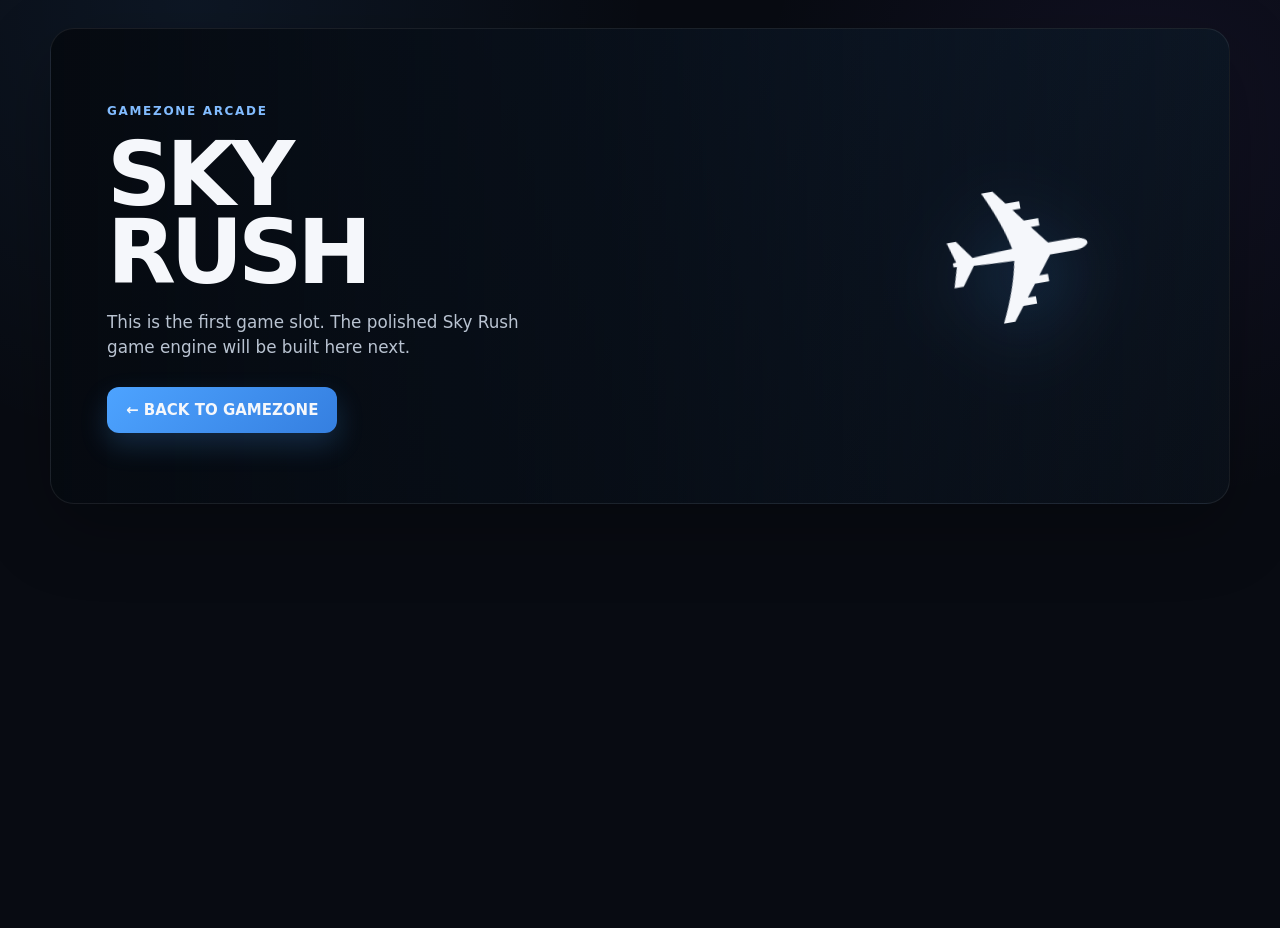
==== games/sky-rush/index.html @ 06679341 "Add files via upload" ====
<!doctype html><html lang="en"><head><meta charset="utf-8"><meta name="viewport" content="width=device-width,initial-scale=1"><title>Sky Rush — GameZone</title><link rel="stylesheet" href="../../css/style.css"></head><body><main class="container"><section class="hero"><div class="hero-copy"><span class="eyebrow">GAMEZONE ARCADE</span><h1>SKY<br>RUSH</h1><p>This is the first game slot. The polished Sky Rush game engine will be built here next.</p><div class="actions"><a class="btn primary" href="../../">← BACK TO GAMEZONE</a></div></div><div class="hero-plane">✈</div></section></main></body></html>
---- css/style.css ----
*{box-sizing:border-box;margin:0;padding:0}
:root{--bg:#080b12;--panel:#111827;--text:#f5f7fb;--muted:#8d98aa;--line:rgba(255,255,255,.08);--blue:#4da3ff;--purple:#8b5cf6}
html{scroll-behavior:smooth}body{background:radial-gradient(circle at 15% 0%,rgba(77,163,255,.08),transparent 32%),radial-gradient(circle at 90% 12%,rgba(139,92,246,.07),transparent 28%),var(--bg);color:var(--text);font:15px/1.5 Inter,system-ui,-apple-system,BlinkMacSystemFont,"Segoe UI",sans-serif;min-height:100vh}
a{color:inherit;text-decoration:none}.container{width:min(1180px,calc(100% - 32px));margin:auto}
.site-header{height:70px;position:sticky;top:0;z-index:20;background:rgba(8,11,18,.88);backdrop-filter:blur(18px);border-bottom:1px solid var(--line)}
.nav-wrap{height:100%;display:flex;align-items:center;gap:28px}.brand{display:flex;align-items:center;gap:10px;font-weight:900;letter-spacing:.09em}.brand-mark{width:34px;height:34px;border-radius:10px;display:grid;place-items:center;background:linear-gradient(135deg,var(--blue),var(--purple));font-weight:900}
nav{display:flex;gap:24px;color:var(--muted);font-size:.9rem}nav a:hover,nav .active{color:var(--text)}
.search{margin-left:auto;width:220px;display:flex;gap:8px;align-items:center;background:#0e1521;border:1px solid var(--line);padding:9px 12px;border-radius:12px}.search input{width:100%;border:0;outline:0;background:none;color:var(--text)}.search input::placeholder{color:#697588}
.hero{position:relative;min-height:440px;margin:28px 0 0;border:1px solid var(--line);border-radius:24px;overflow:hidden;background:linear-gradient(90deg,rgba(5,9,15,.98),rgba(5,9,15,.72) 48%,rgba(5,9,15,.12)),linear-gradient(135deg,#142945,#0a1019);box-shadow:0 25px 70px rgba(0,0,0,.25)}
.hero-copy{position:relative;z-index:2;max-width:560px;padding:70px 56px}.eyebrow{font-size:.75rem;font-weight:900;letter-spacing:.14em;color:#82bcff}.hero h1{font-size:clamp(3.3rem,7vw,5.8rem);line-height:.88;letter-spacing:-.06em;margin:13px 0 18px}.hero p{max-width:470px;color:#b9c3d1;font-size:1.05rem}.actions{display:flex;gap:12px;flex-wrap:wrap;margin-top:26px}.btn{display:inline-flex;align-items:center;justify-content:center;padding:12px 19px;border-radius:12px;font-weight:850}.primary{background:linear-gradient(135deg,var(--blue),#357fe0);box-shadow:0 12px 28px rgba(77,163,255,.2)}.secondary{background:rgba(255,255,255,.06);border:1px solid var(--line)}
.hero-plane{position:absolute;right:11%;top:18%;font-size:12rem;transform:rotate(-10deg);filter:drop-shadow(0 22px 35px rgba(77,163,255,.25))}
.ad-slot{min-height:90px;margin:26px 0;border:1px solid var(--line);border-radius:14px;background:rgba(255,255,255,.015);display:grid;place-items:center;color:#4f5b6c;font-size:.62rem;letter-spacing:.12em;text-transform:uppercase}
.section{padding:18px 0 20px}.section-head{display:flex;align-items:end;justify-content:space-between;gap:18px;margin-bottom:17px}.section-head h2{font-size:1.35rem}.section-head p{color:var(--muted);font-size:.84rem;margin-top:3px}.section-head>a{color:#86bfff;font-size:.84rem}
.game-grid{display:grid;grid-template-columns:repeat(4,1fr);gap:15px}.game-card{border:1px solid var(--line);border-radius:16px;background:var(--panel);overflow:hidden;transition:.2s}.game-card:hover{transform:translateY(-4px);border-color:rgba(77,163,255,.3);box-shadow:0 16px 34px rgba(0,0,0,.24)}.game-art{aspect-ratio:16/10;display:grid;place-items:center;font-size:4rem;background:linear-gradient(135deg,#142238,#101522)}.game-info{padding:13px}.game-info strong{display:block}.game-info small{display:block;color:var(--muted);margin-top:4px}.play{color:#8fc6ff}
.challenge{margin:20px 0 10px;padding:30px;border:1px solid rgba(77,163,255,.18);border-radius:20px;background:linear-gradient(120deg,rgba(77,163,255,.08),rgba(139,92,246,.07));display:flex;align-items:center;justify-content:space-between;gap:20px}.challenge h2{margin:5px 0}.challenge p{color:var(--muted);margin-bottom:16px}.challenge-score{text-align:center;color:var(--muted);font-size:.72rem;letter-spacing:.12em}.challenge-score strong{font-size:2.2rem;color:var(--text);letter-spacing:0}
.tags{display:flex;gap:8px;flex-wrap:wrap;margin-bottom:16px}.tag{border:1px solid var(--line);background:#0f1622;color:#aeb9c8;padding:8px 13px;border-radius:999px;cursor:pointer}.tag.active,.tag:hover{color:#e5f1ff;border-color:rgba(77,163,255,.3);background:#14243a}
footer{margin-top:55px;padding:35px 0 50px;border-top:1px solid var(--line);color:var(--muted)}.footer-wrap{display:flex;justify-content:space-between;gap:20px}.footer-wrap strong{color:var(--text);letter-spacing:.08em}.footer-links{display:flex;gap:18px}.footer-links a:hover{color:var(--text)}
@media(max-width:900px){.game-grid{grid-template-columns:repeat(3,1fr)}}
@media(max-width:700px){.container{width:calc(100% - 20px)}.site-header{height:62px}.nav-wrap{gap:12px}nav{display:none}.search{width:auto}.search input{display:none}.hero{margin-top:14px;min-height:500px}.hero-copy{padding:38px 24px}.hero-plane{right:7%;top:52%;font-size:7rem}.hero h1{font-size:3.3rem}.game-grid{grid-template-columns:repeat(2,1fr);gap:10px}.game-art{font-size:3rem}.challenge{display:block}.challenge-score{text-align:left;margin-top:18px}.footer-wrap{display:block}.footer-links{margin-top:18px}}
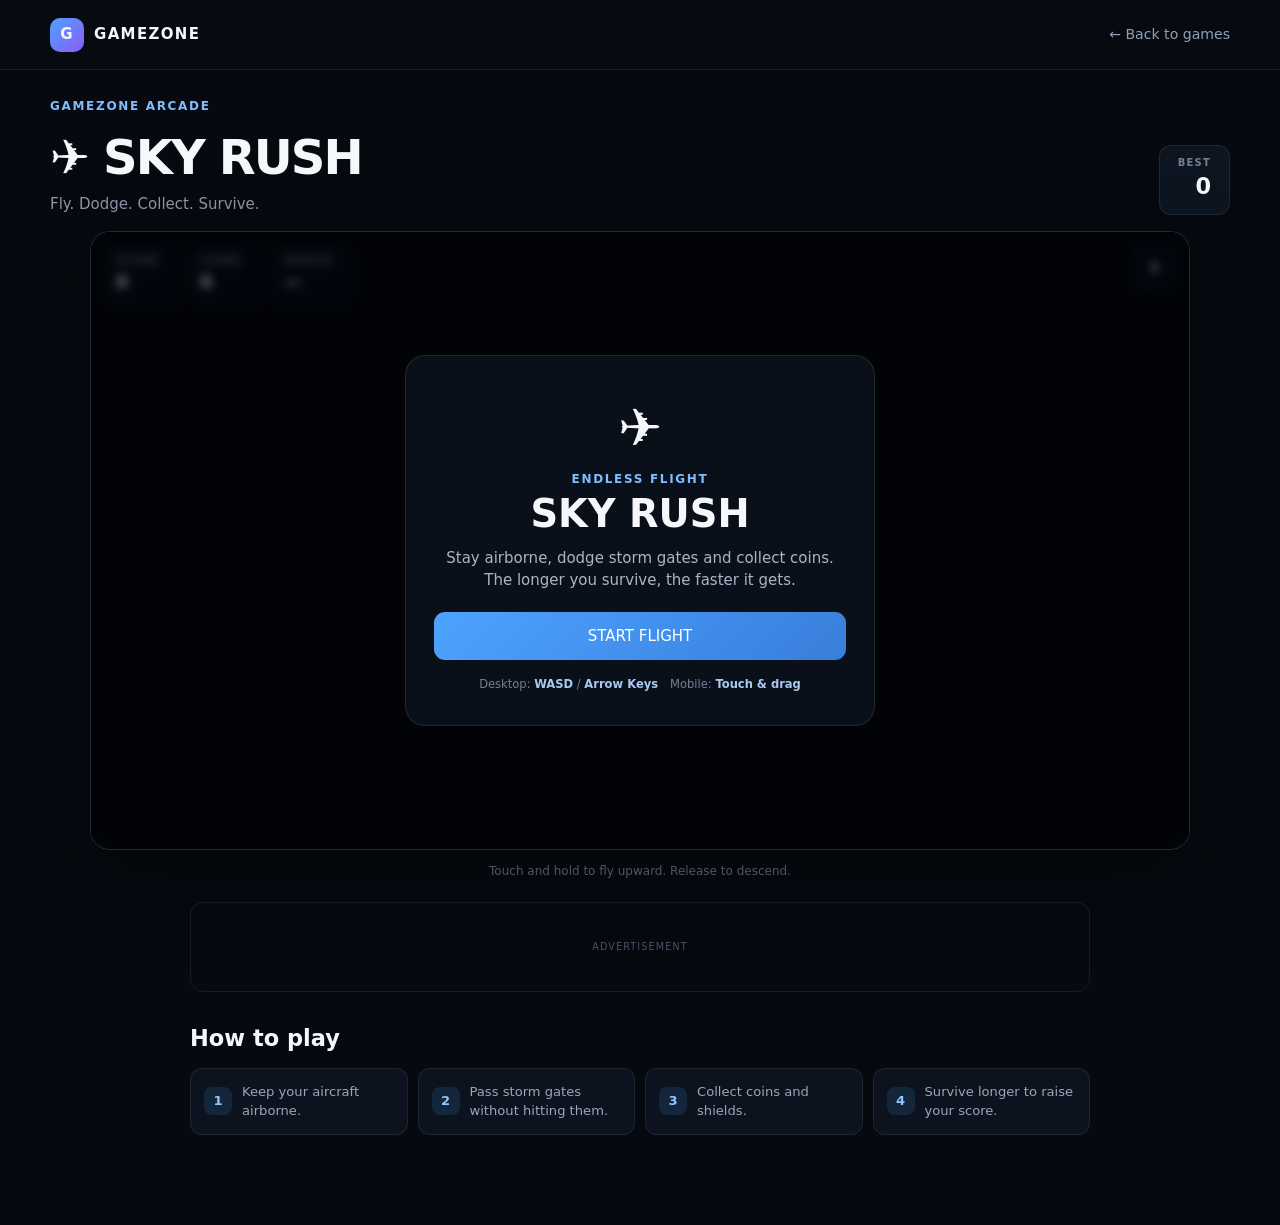
==== commit e7efa46e: "Add files via upload" ====
--- a/games/sky-rush/index.html
+++ b/games/sky-rush/index.html
@@ -1 +1,23 @@
-<!doctype html><html lang="en"><head><meta charset="utf-8"><meta name="viewport" content="width=device-width,initial-scale=1"><title>Sky Rush — GameZone</title><link rel="stylesheet" href="../../css/style.css"></head><body><main class="container"><section class="hero"><div class="hero-copy"><span class="eyebrow">GAMEZONE ARCADE</span><h1>SKY<br>RUSH</h1><p>This is the first game slot. The polished Sky Rush game engine will be built here next.</p><div class="actions"><a class="btn primary" href="../../">← BACK TO GAMEZONE</a></div></div><div class="hero-plane">✈</div></section></main></body></html>+<!doctype html><html lang="en"><head>
+<meta charset="utf-8"><meta name="viewport" content="width=device-width,initial-scale=1,viewport-fit=cover,user-scalable=no">
+<title>Sky Rush — GameZone</title><meta name="description" content="Play Sky Rush on GameZone. Dodge obstacles, collect coins and chase your high score.">
+<link rel="stylesheet" href="../../css/style.css"><link rel="stylesheet" href="game.css"></head>
+<body class="game-page">
+<header class="site-header"><div class="container nav-wrap">
+<a class="brand" href="../../"><span class="brand-mark">G</span><span>GAMEZONE</span></a><a class="back-link" href="../../">← Back to games</a>
+</div></header>
+<main class="game-shell container">
+<section class="game-header"><div><span class="eyebrow">GAMEZONE ARCADE</span><h1>✈️ SKY RUSH</h1><p>Fly. Dodge. Collect. Survive.</p></div>
+<div class="game-best"><span>BEST</span><strong id="bestScore">0</strong></div></section>
+<div class="game-frame"><canvas id="gameCanvas" aria-label="Sky Rush game"></canvas>
+<div class="hud"><div class="hud-box"><span>SCORE</span><strong id="score">0</strong></div><div class="hud-box"><span>COINS</span><strong id="coins">0</strong></div><div class="hud-box"><span>SHIELD</span><strong id="shield">—</strong></div><button id="pauseBtn" class="hud-btn" type="button">Ⅱ</button></div>
+<div id="startScreen" class="overlay"><div class="overlay-card"><div class="big-icon">✈️</div><span class="eyebrow">ENDLESS FLIGHT</span><h2>SKY RUSH</h2><p>Stay airborne, dodge storm gates and collect coins. The longer you survive, the faster it gets.</p><button id="startBtn" class="game-btn primary-game">START FLIGHT</button><div class="controls"><span>Desktop: <b>WASD</b> / <b>Arrow Keys</b></span><span>Mobile: <b>Touch & drag</b></span></div></div></div>
+<div id="pauseScreen" class="overlay hidden"><div class="overlay-card small-card"><div class="big-icon">Ⅱ</div><h2>PAUSED</h2><button id="resumeBtn" class="game-btn primary-game">RESUME</button></div></div>
+<div id="gameOverScreen" class="overlay hidden"><div class="overlay-card"><div class="big-icon">💥</div><span class="eyebrow">FLIGHT COMPLETE</span><h2>GAME OVER</h2>
+<div class="result-grid"><div><span>SCORE</span><strong id="finalScore">0</strong></div><div><span>COINS</span><strong id="finalCoins">0</strong></div><div><span>DISTANCE</span><strong id="finalDistance">0m</strong></div><div><span>BEST</span><strong id="finalBest">0</strong></div></div>
+<p id="newBest" class="new-best hidden">🏆 NEW HIGH SCORE!</p><button id="restartBtn" class="game-btn primary-game">FLY AGAIN</button><a class="game-btn secondary-game" href="../../">BACK TO GAMEZONE</a></div></div>
+</div>
+<div class="mobile-hint">Touch and hold to fly upward. Release to descend.</div>
+<div class="game-ad-slot"><span>Advertisement</span><!-- Adsterra later --></div>
+<section class="how-to"><h2>How to play</h2><div class="how-grid"><div><b>1</b><span>Keep your aircraft airborne.</span></div><div><b>2</b><span>Pass storm gates without hitting them.</span></div><div><b>3</b><span>Collect coins and shields.</span></div><div><b>4</b><span>Survive longer to raise your score.</span></div></div></section>
+</main><script src="game.js"></script></body></html>
--- a/games/sky-rush/game.css
+++ b/games/sky-rush/game.css
@@ -0,0 +1 @@
+body.game-page{background:#060a10;overflow-x:hidden}.game-page .nav-wrap{justify-content:space-between}.back-link{color:#8fa1b8;font-size:.88rem}.back-link:hover{color:#fff}.game-shell{padding:24px 0 60px}.game-header{display:flex;align-items:end;justify-content:space-between;gap:20px;margin-bottom:16px}.game-header h1{font-size:clamp(1.8rem,5vw,3rem);letter-spacing:-.04em;margin-top:4px}.game-header p{color:var(--muted)}.game-best{background:#0d1520;border:1px solid var(--line);padding:10px 18px;border-radius:12px;text-align:right}.game-best span,.hud-box span,.result-grid span{display:block;font-size:.62rem;letter-spacing:.13em;color:#728096;font-weight:800}.game-best strong{font-size:1.4rem}.game-frame{position:relative;width:100%;max-width:1100px;margin:auto;aspect-ratio:16/9;min-height:400px;background:#07111d;border:1px solid rgba(255,255,255,.1);border-radius:20px;overflow:hidden;box-shadow:0 25px 80px rgba(0,0,0,.38)}#gameCanvas{width:100%;height:100%;display:block;touch-action:none}.hud{position:absolute;inset:14px 14px auto;display:flex;align-items:flex-start;gap:8px;z-index:3;pointer-events:none}.hud-box{min-width:76px;padding:7px 10px;border-radius:10px;background:rgba(5,10,17,.72);border:1px solid rgba(255,255,255,.09)}.hud-box strong{font-size:1.1rem}.hud-btn{margin-left:auto;pointer-events:auto;border:1px solid rgba(255,255,255,.12);background:rgba(5,10,17,.72);color:#fff;border-radius:10px;width:42px;height:42px;font-weight:900;cursor:pointer}.overlay{position:absolute;inset:0;z-index:5;display:grid;place-items:center;padding:20px;background:rgba(2,7,13,.55);backdrop-filter:blur(5px)}.overlay.hidden{display:none}.overlay-card{width:min(470px,92%);text-align:center;padding:32px 28px;border:1px solid rgba(255,255,255,.1);border-radius:20px;background:rgba(10,17,27,.94)}.small-card{width:min(350px,90%)}.big-icon{font-size:3.3rem}.overlay-card h2{font-size:2.4rem;line-height:1;margin:6px 0 13px}.overlay-card p{color:#a9b6c8;max-width:410px;margin:0 auto 20px}.game-btn{display:flex;width:100%;min-height:48px;align-items:center;justify-content:center;border-radius:11px;font-weight:900;border:0;cursor:pointer;font:inherit;margin-top:9px}.primary-game{background:linear-gradient(135deg,#4da3ff,#397edb);color:#fff}.secondary-game{background:#151f2d;color:#dce5ef;border:1px solid rgba(255,255,255,.09)}.controls{display:flex;justify-content:center;gap:12px;flex-wrap:wrap;color:#718096;font-size:.72rem;margin-top:16px}.controls b{color:#a9c9ef}.result-grid{display:grid;grid-template-columns:repeat(4,1fr);gap:7px;margin:18px 0}.result-grid>div{padding:10px 5px;border-radius:10px;background:#101a27}.result-grid strong{font-size:1.15rem}.new-best{color:#ffd34d!important;font-weight:900;margin-bottom:4px!important}.mobile-hint{text-align:center;color:#5f6d80;font-size:.75rem;margin:12px 0 0}.game-ad-slot{min-height:90px;max-width:900px;margin:22px auto;border:1px solid var(--line);border-radius:13px;display:grid;place-items:center;color:#465367;font-size:.6rem;text-transform:uppercase;letter-spacing:.12em}.how-to{max-width:900px;margin:30px auto}.how-to h2{margin-bottom:12px}.how-grid{display:grid;grid-template-columns:repeat(4,1fr);gap:10px}.how-grid div{display:flex;gap:10px;align-items:center;padding:13px;border:1px solid var(--line);border-radius:12px;background:#0c131e;color:#99a7b8;font-size:.82rem}.how-grid b{display:grid;place-items:center;width:28px;height:28px;flex:none;border-radius:8px;background:#14263b;color:#8fc6ff}@media(max-width:700px){.game-shell{padding-top:14px}.game-frame{aspect-ratio:4/3;min-height:0;border-radius:14px}.game-header{align-items:center}.game-best{padding:8px 12px}.hud{inset:8px}.hud-box{min-width:63px;padding:5px 7px}.hud-box strong{font-size:.95rem}.result-grid{grid-template-columns:repeat(2,1fr)}.how-grid{grid-template-columns:1fr 1fr}.overlay-card{padding:25px 20px}.overlay-card h2{font-size:2rem}}@media(max-width:430px){.how-grid{grid-template-columns:1fr}.game-header h1{font-size:1.7rem}}
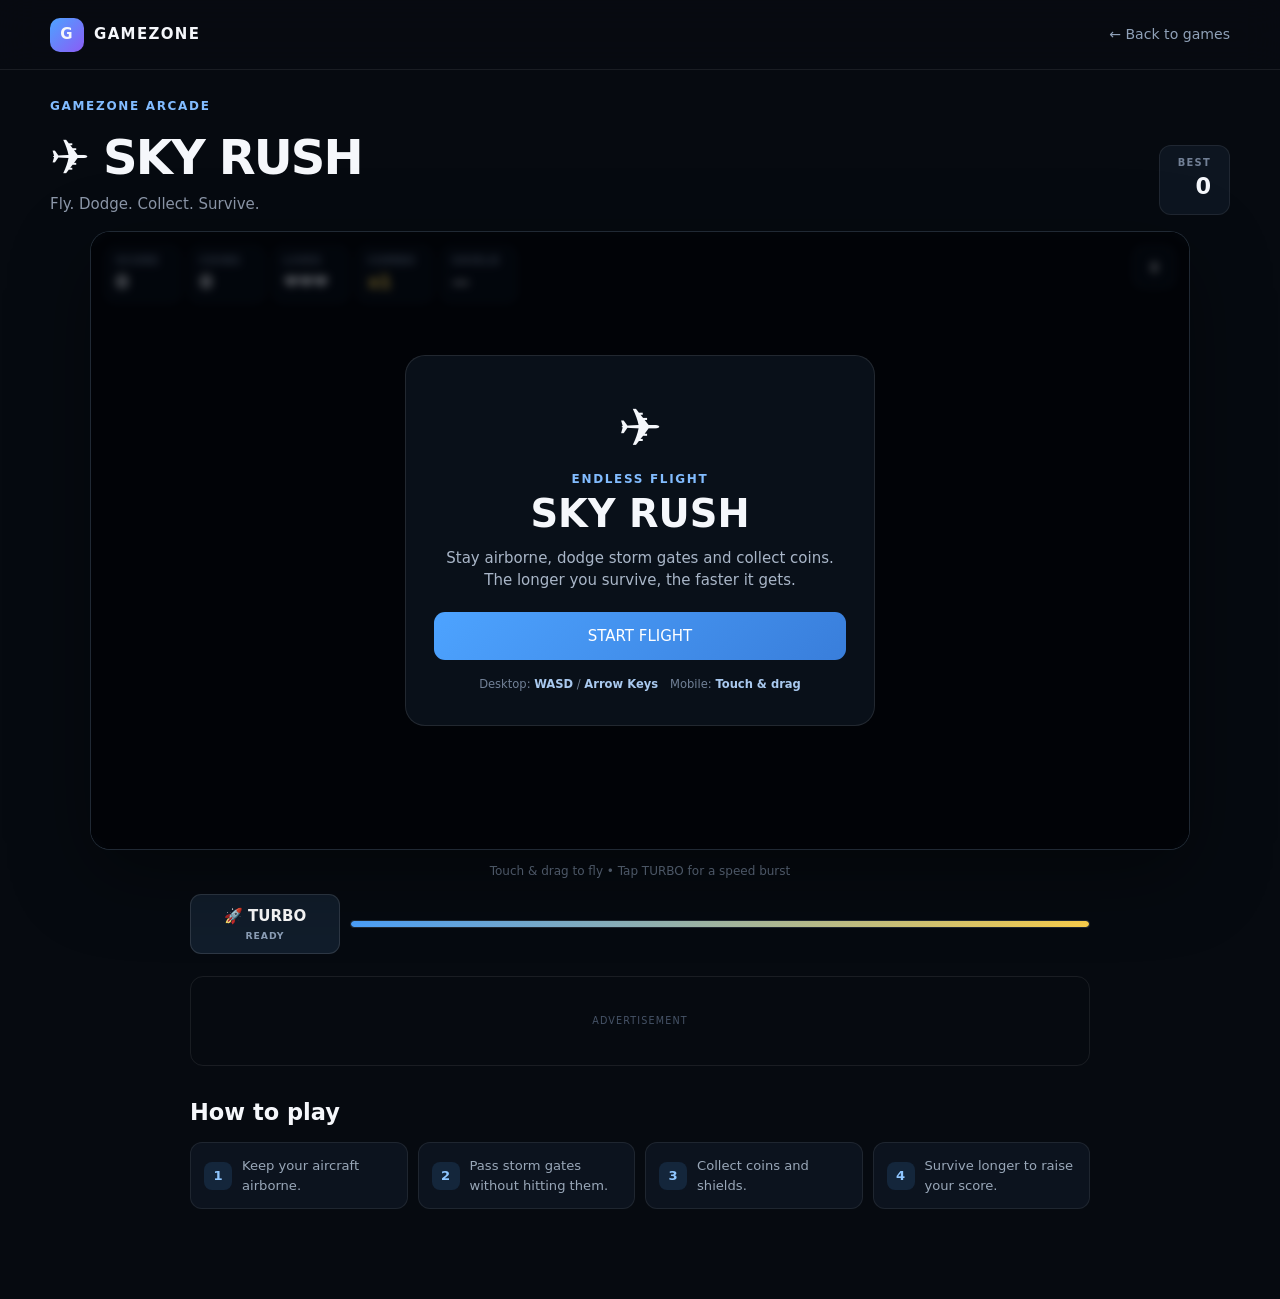
==== commit 80933ef8: "Add files via upload" ====
--- a/games/sky-rush/index.html
+++ b/games/sky-rush/index.html
@@ -10,14 +10,14 @@
 <section class="game-header"><div><span class="eyebrow">GAMEZONE ARCADE</span><h1>✈️ SKY RUSH</h1><p>Fly. Dodge. Collect. Survive.</p></div>
 <div class="game-best"><span>BEST</span><strong id="bestScore">0</strong></div></section>
 <div class="game-frame"><canvas id="gameCanvas" aria-label="Sky Rush game"></canvas>
-<div class="hud"><div class="hud-box"><span>SCORE</span><strong id="score">0</strong></div><div class="hud-box"><span>COINS</span><strong id="coins">0</strong></div><div class="hud-box"><span>SHIELD</span><strong id="shield">—</strong></div><button id="pauseBtn" class="hud-btn" type="button">Ⅱ</button></div>
+<div class="hud"><div class="hud-box"><span>SCORE</span><strong id="score">0</strong></div><div class="hud-box"><span>COINS</span><strong id="coins">0</strong></div><div class="hud-box"><span>LIVES</span><strong id="lives">❤️❤️❤️</strong></div><div class="hud-box combo-box"><span>COMBO</span><strong id="combo">x1</strong></div><div class="hud-box"><span>SHIELD</span><strong id="shield">—</strong></div><button id="pauseBtn" class="hud-btn" type="button">Ⅱ</button></div>
 <div id="startScreen" class="overlay"><div class="overlay-card"><div class="big-icon">✈️</div><span class="eyebrow">ENDLESS FLIGHT</span><h2>SKY RUSH</h2><p>Stay airborne, dodge storm gates and collect coins. The longer you survive, the faster it gets.</p><button id="startBtn" class="game-btn primary-game">START FLIGHT</button><div class="controls"><span>Desktop: <b>WASD</b> / <b>Arrow Keys</b></span><span>Mobile: <b>Touch & drag</b></span></div></div></div>
 <div id="pauseScreen" class="overlay hidden"><div class="overlay-card small-card"><div class="big-icon">Ⅱ</div><h2>PAUSED</h2><button id="resumeBtn" class="game-btn primary-game">RESUME</button></div></div>
 <div id="gameOverScreen" class="overlay hidden"><div class="overlay-card"><div class="big-icon">💥</div><span class="eyebrow">FLIGHT COMPLETE</span><h2>GAME OVER</h2>
 <div class="result-grid"><div><span>SCORE</span><strong id="finalScore">0</strong></div><div><span>COINS</span><strong id="finalCoins">0</strong></div><div><span>DISTANCE</span><strong id="finalDistance">0m</strong></div><div><span>BEST</span><strong id="finalBest">0</strong></div></div>
 <p id="newBest" class="new-best hidden">🏆 NEW HIGH SCORE!</p><button id="restartBtn" class="game-btn primary-game">FLY AGAIN</button><a class="game-btn secondary-game" href="../../">BACK TO GAMEZONE</a></div></div>
 </div>
-<div class="mobile-hint">Touch and hold to fly upward. Release to descend.</div>
-<div class="game-ad-slot"><span>Advertisement</span><!-- Adsterra later --></div>
+<div class="mobile-hint">Touch & drag to fly • Tap TURBO for a speed burst</div>
+<div class="turbo-wrap"><button id="turboBtn" class="turbo-btn" type="button">🚀 TURBO <span id="turboReady">READY</span></button><div class="turbo-bar"><i id="turboBar"></i></div></div><div class="game-ad-slot"><span>Advertisement</span><!-- Adsterra later --></div>
 <section class="how-to"><h2>How to play</h2><div class="how-grid"><div><b>1</b><span>Keep your aircraft airborne.</span></div><div><b>2</b><span>Pass storm gates without hitting them.</span></div><div><b>3</b><span>Collect coins and shields.</span></div><div><b>4</b><span>Survive longer to raise your score.</span></div></div></section>
 </main><script src="game.js"></script></body></html>
--- a/games/sky-rush/game.css
+++ b/games/sky-rush/game.css
@@ -1 +1,3 @@
-body.game-page{background:#060a10;overflow-x:hidden}.game-page .nav-wrap{justify-content:space-between}.back-link{color:#8fa1b8;font-size:.88rem}.back-link:hover{color:#fff}.game-shell{padding:24px 0 60px}.game-header{display:flex;align-items:end;justify-content:space-between;gap:20px;margin-bottom:16px}.game-header h1{font-size:clamp(1.8rem,5vw,3rem);letter-spacing:-.04em;margin-top:4px}.game-header p{color:var(--muted)}.game-best{background:#0d1520;border:1px solid var(--line);padding:10px 18px;border-radius:12px;text-align:right}.game-best span,.hud-box span,.result-grid span{display:block;font-size:.62rem;letter-spacing:.13em;color:#728096;font-weight:800}.game-best strong{font-size:1.4rem}.game-frame{position:relative;width:100%;max-width:1100px;margin:auto;aspect-ratio:16/9;min-height:400px;background:#07111d;border:1px solid rgba(255,255,255,.1);border-radius:20px;overflow:hidden;box-shadow:0 25px 80px rgba(0,0,0,.38)}#gameCanvas{width:100%;height:100%;display:block;touch-action:none}.hud{position:absolute;inset:14px 14px auto;display:flex;align-items:flex-start;gap:8px;z-index:3;pointer-events:none}.hud-box{min-width:76px;padding:7px 10px;border-radius:10px;background:rgba(5,10,17,.72);border:1px solid rgba(255,255,255,.09)}.hud-box strong{font-size:1.1rem}.hud-btn{margin-left:auto;pointer-events:auto;border:1px solid rgba(255,255,255,.12);background:rgba(5,10,17,.72);color:#fff;border-radius:10px;width:42px;height:42px;font-weight:900;cursor:pointer}.overlay{position:absolute;inset:0;z-index:5;display:grid;place-items:center;padding:20px;background:rgba(2,7,13,.55);backdrop-filter:blur(5px)}.overlay.hidden{display:none}.overlay-card{width:min(470px,92%);text-align:center;padding:32px 28px;border:1px solid rgba(255,255,255,.1);border-radius:20px;background:rgba(10,17,27,.94)}.small-card{width:min(350px,90%)}.big-icon{font-size:3.3rem}.overlay-card h2{font-size:2.4rem;line-height:1;margin:6px 0 13px}.overlay-card p{color:#a9b6c8;max-width:410px;margin:0 auto 20px}.game-btn{display:flex;width:100%;min-height:48px;align-items:center;justify-content:center;border-radius:11px;font-weight:900;border:0;cursor:pointer;font:inherit;margin-top:9px}.primary-game{background:linear-gradient(135deg,#4da3ff,#397edb);color:#fff}.secondary-game{background:#151f2d;color:#dce5ef;border:1px solid rgba(255,255,255,.09)}.controls{display:flex;justify-content:center;gap:12px;flex-wrap:wrap;color:#718096;font-size:.72rem;margin-top:16px}.controls b{color:#a9c9ef}.result-grid{display:grid;grid-template-columns:repeat(4,1fr);gap:7px;margin:18px 0}.result-grid>div{padding:10px 5px;border-radius:10px;background:#101a27}.result-grid strong{font-size:1.15rem}.new-best{color:#ffd34d!important;font-weight:900;margin-bottom:4px!important}.mobile-hint{text-align:center;color:#5f6d80;font-size:.75rem;margin:12px 0 0}.game-ad-slot{min-height:90px;max-width:900px;margin:22px auto;border:1px solid var(--line);border-radius:13px;display:grid;place-items:center;color:#465367;font-size:.6rem;text-transform:uppercase;letter-spacing:.12em}.how-to{max-width:900px;margin:30px auto}.how-to h2{margin-bottom:12px}.how-grid{display:grid;grid-template-columns:repeat(4,1fr);gap:10px}.how-grid div{display:flex;gap:10px;align-items:center;padding:13px;border:1px solid var(--line);border-radius:12px;background:#0c131e;color:#99a7b8;font-size:.82rem}.how-grid b{display:grid;place-items:center;width:28px;height:28px;flex:none;border-radius:8px;background:#14263b;color:#8fc6ff}@media(max-width:700px){.game-shell{padding-top:14px}.game-frame{aspect-ratio:4/3;min-height:0;border-radius:14px}.game-header{align-items:center}.game-best{padding:8px 12px}.hud{inset:8px}.hud-box{min-width:63px;padding:5px 7px}.hud-box strong{font-size:.95rem}.result-grid{grid-template-columns:repeat(2,1fr)}.how-grid{grid-template-columns:1fr 1fr}.overlay-card{padding:25px 20px}.overlay-card h2{font-size:2rem}}@media(max-width:430px){.how-grid{grid-template-columns:1fr}.game-header h1{font-size:1.7rem}}+body.game-page{background:#060a10;overflow-x:hidden}.game-page .nav-wrap{justify-content:space-between}.back-link{color:#8fa1b8;font-size:.88rem}.back-link:hover{color:#fff}.game-shell{padding:24px 0 60px}.game-header{display:flex;align-items:end;justify-content:space-between;gap:20px;margin-bottom:16px}.game-header h1{font-size:clamp(1.8rem,5vw,3rem);letter-spacing:-.04em;margin-top:4px}.game-header p{color:var(--muted)}.game-best{background:#0d1520;border:1px solid var(--line);padding:10px 18px;border-radius:12px;text-align:right}.game-best span,.hud-box span,.result-grid span{display:block;font-size:.62rem;letter-spacing:.13em;color:#728096;font-weight:800}.game-best strong{font-size:1.4rem}.game-frame{position:relative;width:100%;max-width:1100px;margin:auto;aspect-ratio:16/9;min-height:400px;background:#07111d;border:1px solid rgba(255,255,255,.1);border-radius:20px;overflow:hidden;box-shadow:0 25px 80px rgba(0,0,0,.38)}#gameCanvas{width:100%;height:100%;display:block;touch-action:none}.hud{position:absolute;inset:14px 14px auto;display:flex;align-items:flex-start;gap:8px;z-index:3;pointer-events:none}.hud-box{min-width:76px;padding:7px 10px;border-radius:10px;background:rgba(5,10,17,.72);border:1px solid rgba(255,255,255,.09)}.hud-box strong{font-size:1.1rem}.hud-btn{margin-left:auto;pointer-events:auto;border:1px solid rgba(255,255,255,.12);background:rgba(5,10,17,.72);color:#fff;border-radius:10px;width:42px;height:42px;font-weight:900;cursor:pointer}.overlay{position:absolute;inset:0;z-index:5;display:grid;place-items:center;padding:20px;background:rgba(2,7,13,.55);backdrop-filter:blur(5px)}.overlay.hidden{display:none}.overlay-card{width:min(470px,92%);text-align:center;padding:32px 28px;border:1px solid rgba(255,255,255,.1);border-radius:20px;background:rgba(10,17,27,.94)}.small-card{width:min(350px,90%)}.big-icon{font-size:3.3rem}.overlay-card h2{font-size:2.4rem;line-height:1;margin:6px 0 13px}.overlay-card p{color:#a9b6c8;max-width:410px;margin:0 auto 20px}.game-btn{display:flex;width:100%;min-height:48px;align-items:center;justify-content:center;border-radius:11px;font-weight:900;border:0;cursor:pointer;font:inherit;margin-top:9px}.primary-game{background:linear-gradient(135deg,#4da3ff,#397edb);color:#fff}.secondary-game{background:#151f2d;color:#dce5ef;border:1px solid rgba(255,255,255,.09)}.controls{display:flex;justify-content:center;gap:12px;flex-wrap:wrap;color:#718096;font-size:.72rem;margin-top:16px}.controls b{color:#a9c9ef}.result-grid{display:grid;grid-template-columns:repeat(4,1fr);gap:7px;margin:18px 0}.result-grid>div{padding:10px 5px;border-radius:10px;background:#101a27}.result-grid strong{font-size:1.15rem}.new-best{color:#ffd34d!important;font-weight:900;margin-bottom:4px!important}.mobile-hint{text-align:center;color:#5f6d80;font-size:.75rem;margin:12px 0 0}.game-ad-slot{min-height:90px;max-width:900px;margin:22px auto;border:1px solid var(--line);border-radius:13px;display:grid;place-items:center;color:#465367;font-size:.6rem;text-transform:uppercase;letter-spacing:.12em}.how-to{max-width:900px;margin:30px auto}.how-to h2{margin-bottom:12px}.how-grid{display:grid;grid-template-columns:repeat(4,1fr);gap:10px}.how-grid div{display:flex;gap:10px;align-items:center;padding:13px;border:1px solid var(--line);border-radius:12px;background:#0c131e;color:#99a7b8;font-size:.82rem}.how-grid b{display:grid;place-items:center;width:28px;height:28px;flex:none;border-radius:8px;background:#14263b;color:#8fc6ff}@media(max-width:700px){.game-shell{padding-top:14px}.game-frame{aspect-ratio:4/3;min-height:0;border-radius:14px}.game-header{align-items:center}.game-best{padding:8px 12px}.hud{inset:8px}.hud-box{min-width:63px;padding:5px 7px}.hud-box strong{font-size:.95rem}.result-grid{grid-template-columns:repeat(2,1fr)}.how-grid{grid-template-columns:1fr 1fr}.overlay-card{padding:25px 20px}.overlay-card h2{font-size:2rem}}@media(max-width:430px){.how-grid{grid-template-columns:1fr}.game-header h1{font-size:1.7rem}}
+/* Sky Rush v2 controls */
+.combo-box strong{color:#ffd34d}.turbo-wrap{max-width:900px;margin:14px auto 0;display:flex;align-items:center;gap:10px}.turbo-btn{min-width:150px;border:1px solid rgba(255,255,255,.12);background:#111d2b;color:#fff;border-radius:11px;padding:10px 14px;font:inherit;font-weight:900;cursor:pointer}.turbo-btn:hover{background:#192a3c}.turbo-btn span{display:block;font-size:.58rem;letter-spacing:.1em;color:#8da0b8;margin-top:2px}.turbo-bar{height:8px;flex:1;background:#0d1621;border-radius:99px;overflow:hidden;border:1px solid rgba(255,255,255,.08)}.turbo-bar i{display:block;height:100%;width:100%;background:linear-gradient(90deg,#4da3ff,#ffd34d);border-radius:inherit;transition:width .08s linear}@media(max-width:700px){.hud{gap:5px}.hud-box{min-width:55px}.hud-box.combo-box{display:none}.turbo-wrap{margin-top:10px}.turbo-btn{min-width:125px;padding:9px 10px}.turbo-bar{height:7px}}@media(max-width:430px){.hud-box{min-width:49px;padding:5px}.hud-box span{font-size:.55rem}.hud-box strong{font-size:.82rem}.turbo-btn{min-width:115px;font-size:.85rem}}
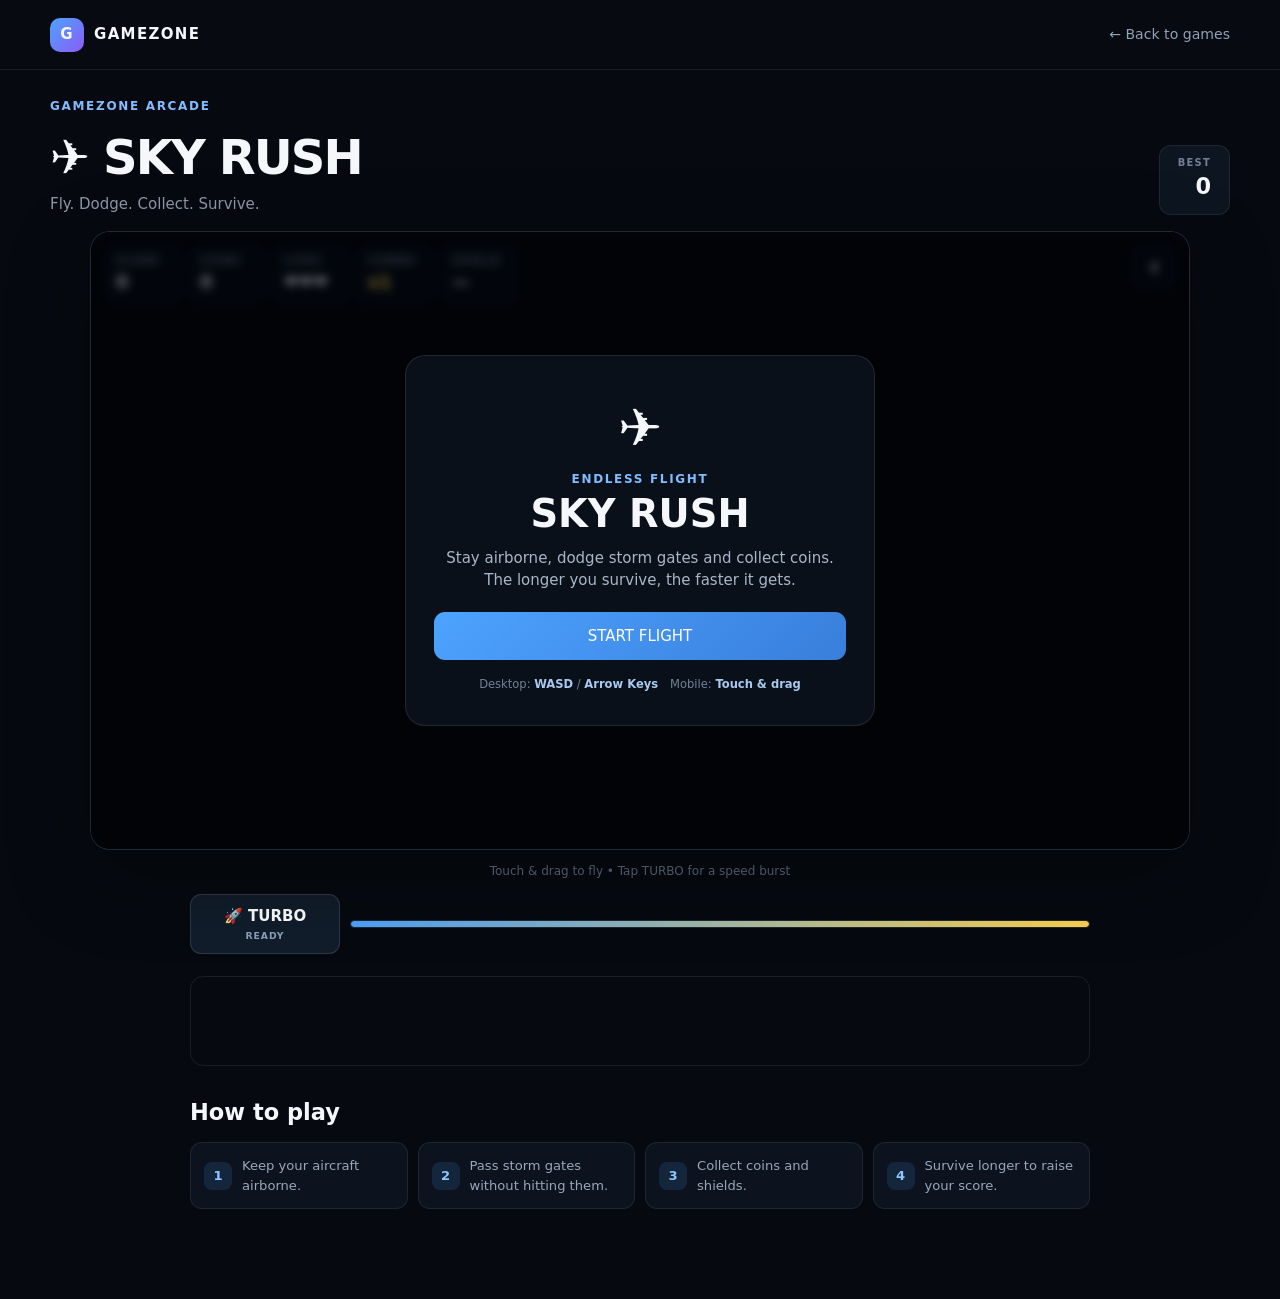
==== commit e1c7aac5: "Add files via upload" ====
--- a/games/sky-rush/index.html
+++ b/games/sky-rush/index.html
@@ -18,6 +18,11 @@
 <p id="newBest" class="new-best hidden">🏆 NEW HIGH SCORE!</p><button id="restartBtn" class="game-btn primary-game">FLY AGAIN</button><a class="game-btn secondary-game" href="../../">BACK TO GAMEZONE</a></div></div>
 </div>
 <div class="mobile-hint">Touch & drag to fly • Tap TURBO for a speed burst</div>
-<div class="turbo-wrap"><button id="turboBtn" class="turbo-btn" type="button">🚀 TURBO <span id="turboReady">READY</span></button><div class="turbo-bar"><i id="turboBar"></i></div></div><div class="game-ad-slot"><span>Advertisement</span><!-- Adsterra later --></div>
+<div class="turbo-wrap"><button id="turboBtn" class="turbo-btn" type="button">🚀 TURBO <span id="turboReady">READY</span></button><div class="turbo-bar"><i id="turboBar"></i></div></div><div class="game-ad-slot adsterra-native" aria-label="Advertisement">
+<script async="async" data-cfasync="false" src="https://pl30792521.effectivecpmnetwork.com/cd197d23fdd229ffe474690895f9cabd/invoke.js"></script>
+<div id="container-cd197d23fdd229ffe474690895f9cabd"></div>
+</div>
 <section class="how-to"><h2>How to play</h2><div class="how-grid"><div><b>1</b><span>Keep your aircraft airborne.</span></div><div><b>2</b><span>Pass storm gates without hitting them.</span></div><div><b>3</b><span>Collect coins and shields.</span></div><div><b>4</b><span>Survive longer to raise your score.</span></div></div></section>
-</main><script src="game.js"></script></body></html>+</main>
+<script src="https://pl30792522.effectivecpmnetwork.com/61/af/8f/61af8fd6015773a17e4b3a8262cad5f5.js"></script>
+<script src="game.js"></script></body></html>
--- a/games/sky-rush/game.css
+++ b/games/sky-rush/game.css
@@ -1,3 +1,35 @@
 body.game-page{background:#060a10;overflow-x:hidden}.game-page .nav-wrap{justify-content:space-between}.back-link{color:#8fa1b8;font-size:.88rem}.back-link:hover{color:#fff}.game-shell{padding:24px 0 60px}.game-header{display:flex;align-items:end;justify-content:space-between;gap:20px;margin-bottom:16px}.game-header h1{font-size:clamp(1.8rem,5vw,3rem);letter-spacing:-.04em;margin-top:4px}.game-header p{color:var(--muted)}.game-best{background:#0d1520;border:1px solid var(--line);padding:10px 18px;border-radius:12px;text-align:right}.game-best span,.hud-box span,.result-grid span{display:block;font-size:.62rem;letter-spacing:.13em;color:#728096;font-weight:800}.game-best strong{font-size:1.4rem}.game-frame{position:relative;width:100%;max-width:1100px;margin:auto;aspect-ratio:16/9;min-height:400px;background:#07111d;border:1px solid rgba(255,255,255,.1);border-radius:20px;overflow:hidden;box-shadow:0 25px 80px rgba(0,0,0,.38)}#gameCanvas{width:100%;height:100%;display:block;touch-action:none}.hud{position:absolute;inset:14px 14px auto;display:flex;align-items:flex-start;gap:8px;z-index:3;pointer-events:none}.hud-box{min-width:76px;padding:7px 10px;border-radius:10px;background:rgba(5,10,17,.72);border:1px solid rgba(255,255,255,.09)}.hud-box strong{font-size:1.1rem}.hud-btn{margin-left:auto;pointer-events:auto;border:1px solid rgba(255,255,255,.12);background:rgba(5,10,17,.72);color:#fff;border-radius:10px;width:42px;height:42px;font-weight:900;cursor:pointer}.overlay{position:absolute;inset:0;z-index:5;display:grid;place-items:center;padding:20px;background:rgba(2,7,13,.55);backdrop-filter:blur(5px)}.overlay.hidden{display:none}.overlay-card{width:min(470px,92%);text-align:center;padding:32px 28px;border:1px solid rgba(255,255,255,.1);border-radius:20px;background:rgba(10,17,27,.94)}.small-card{width:min(350px,90%)}.big-icon{font-size:3.3rem}.overlay-card h2{font-size:2.4rem;line-height:1;margin:6px 0 13px}.overlay-card p{color:#a9b6c8;max-width:410px;margin:0 auto 20px}.game-btn{display:flex;width:100%;min-height:48px;align-items:center;justify-content:center;border-radius:11px;font-weight:900;border:0;cursor:pointer;font:inherit;margin-top:9px}.primary-game{background:linear-gradient(135deg,#4da3ff,#397edb);color:#fff}.secondary-game{background:#151f2d;color:#dce5ef;border:1px solid rgba(255,255,255,.09)}.controls{display:flex;justify-content:center;gap:12px;flex-wrap:wrap;color:#718096;font-size:.72rem;margin-top:16px}.controls b{color:#a9c9ef}.result-grid{display:grid;grid-template-columns:repeat(4,1fr);gap:7px;margin:18px 0}.result-grid>div{padding:10px 5px;border-radius:10px;background:#101a27}.result-grid strong{font-size:1.15rem}.new-best{color:#ffd34d!important;font-weight:900;margin-bottom:4px!important}.mobile-hint{text-align:center;color:#5f6d80;font-size:.75rem;margin:12px 0 0}.game-ad-slot{min-height:90px;max-width:900px;margin:22px auto;border:1px solid var(--line);border-radius:13px;display:grid;place-items:center;color:#465367;font-size:.6rem;text-transform:uppercase;letter-spacing:.12em}.how-to{max-width:900px;margin:30px auto}.how-to h2{margin-bottom:12px}.how-grid{display:grid;grid-template-columns:repeat(4,1fr);gap:10px}.how-grid div{display:flex;gap:10px;align-items:center;padding:13px;border:1px solid var(--line);border-radius:12px;background:#0c131e;color:#99a7b8;font-size:.82rem}.how-grid b{display:grid;place-items:center;width:28px;height:28px;flex:none;border-radius:8px;background:#14263b;color:#8fc6ff}@media(max-width:700px){.game-shell{padding-top:14px}.game-frame{aspect-ratio:4/3;min-height:0;border-radius:14px}.game-header{align-items:center}.game-best{padding:8px 12px}.hud{inset:8px}.hud-box{min-width:63px;padding:5px 7px}.hud-box strong{font-size:.95rem}.result-grid{grid-template-columns:repeat(2,1fr)}.how-grid{grid-template-columns:1fr 1fr}.overlay-card{padding:25px 20px}.overlay-card h2{font-size:2rem}}@media(max-width:430px){.how-grid{grid-template-columns:1fr}.game-header h1{font-size:1.7rem}}
 /* Sky Rush v2 controls */
 .combo-box strong{color:#ffd34d}.turbo-wrap{max-width:900px;margin:14px auto 0;display:flex;align-items:center;gap:10px}.turbo-btn{min-width:150px;border:1px solid rgba(255,255,255,.12);background:#111d2b;color:#fff;border-radius:11px;padding:10px 14px;font:inherit;font-weight:900;cursor:pointer}.turbo-btn:hover{background:#192a3c}.turbo-btn span{display:block;font-size:.58rem;letter-spacing:.1em;color:#8da0b8;margin-top:2px}.turbo-bar{height:8px;flex:1;background:#0d1621;border-radius:99px;overflow:hidden;border:1px solid rgba(255,255,255,.08)}.turbo-bar i{display:block;height:100%;width:100%;background:linear-gradient(90deg,#4da3ff,#ffd34d);border-radius:inherit;transition:width .08s linear}@media(max-width:700px){.hud{gap:5px}.hud-box{min-width:55px}.hud-box.combo-box{display:none}.turbo-wrap{margin-top:10px}.turbo-btn{min-width:125px;padding:9px 10px}.turbo-bar{height:7px}}@media(max-width:430px){.hud-box{min-width:49px;padding:5px}.hud-box span{font-size:.55rem}.hud-box strong{font-size:.82rem}.turbo-btn{min-width:115px;font-size:.85rem}}
+
+/* Mobile start-screen visibility fix v2.1 */
+@media (max-width:700px){
+  .game-frame{aspect-ratio:4/5;min-height:460px;}
+  .overlay{padding:10px;overflow-y:auto;align-items:center;}
+  .overlay-card{width:calc(100% - 4px);max-width:390px;max-height:calc(100% - 16px);overflow-y:auto;padding:18px 15px;}
+  #startScreen .overlay-card{padding:16px 15px;}
+  #startScreen .big-icon{font-size:2.4rem;line-height:1;margin-bottom:2px;}
+  #startScreen .eyebrow{font-size:.62rem;}
+  #startScreen .overlay-card h2{font-size:1.7rem;margin:4px 0 7px;}
+  #startScreen .overlay-card p{font-size:.78rem;line-height:1.3;margin:0 auto 9px;}
+  #startScreen .game-btn{min-height:52px;margin-top:5px;position:relative;z-index:10;}
+  #startScreen .controls{font-size:.62rem;line-height:1.25;margin-top:7px;gap:5px;}
+}
+@media (max-width:430px){
+  .game-frame{min-height:430px;}
+  #startScreen .overlay-card{padding:13px 12px;}
+  #startScreen .big-icon{font-size:2rem;}
+  #startScreen .overlay-card h2{font-size:1.5rem;}
+  #startScreen .overlay-card p{font-size:.72rem;line-height:1.25;margin-bottom:7px;}
+  #startScreen .game-btn{min-height:50px;}
+  #startScreen .controls{font-size:.56rem;margin-top:5px;}
+}
+@media (max-height:650px) and (max-width:700px){
+  .game-frame{min-height:400px;}
+  #startScreen .overlay-card{max-height:calc(100% - 8px);padding:10px 11px;}
+  #startScreen .big-icon{font-size:1.7rem;}
+  #startScreen .overlay-card h2{font-size:1.35rem;margin:2px 0 5px;}
+  #startScreen .overlay-card p{font-size:.66rem;margin-bottom:5px;}
+  #startScreen .game-btn{min-height:46px;}
+  #startScreen .controls{display:none;}
+}
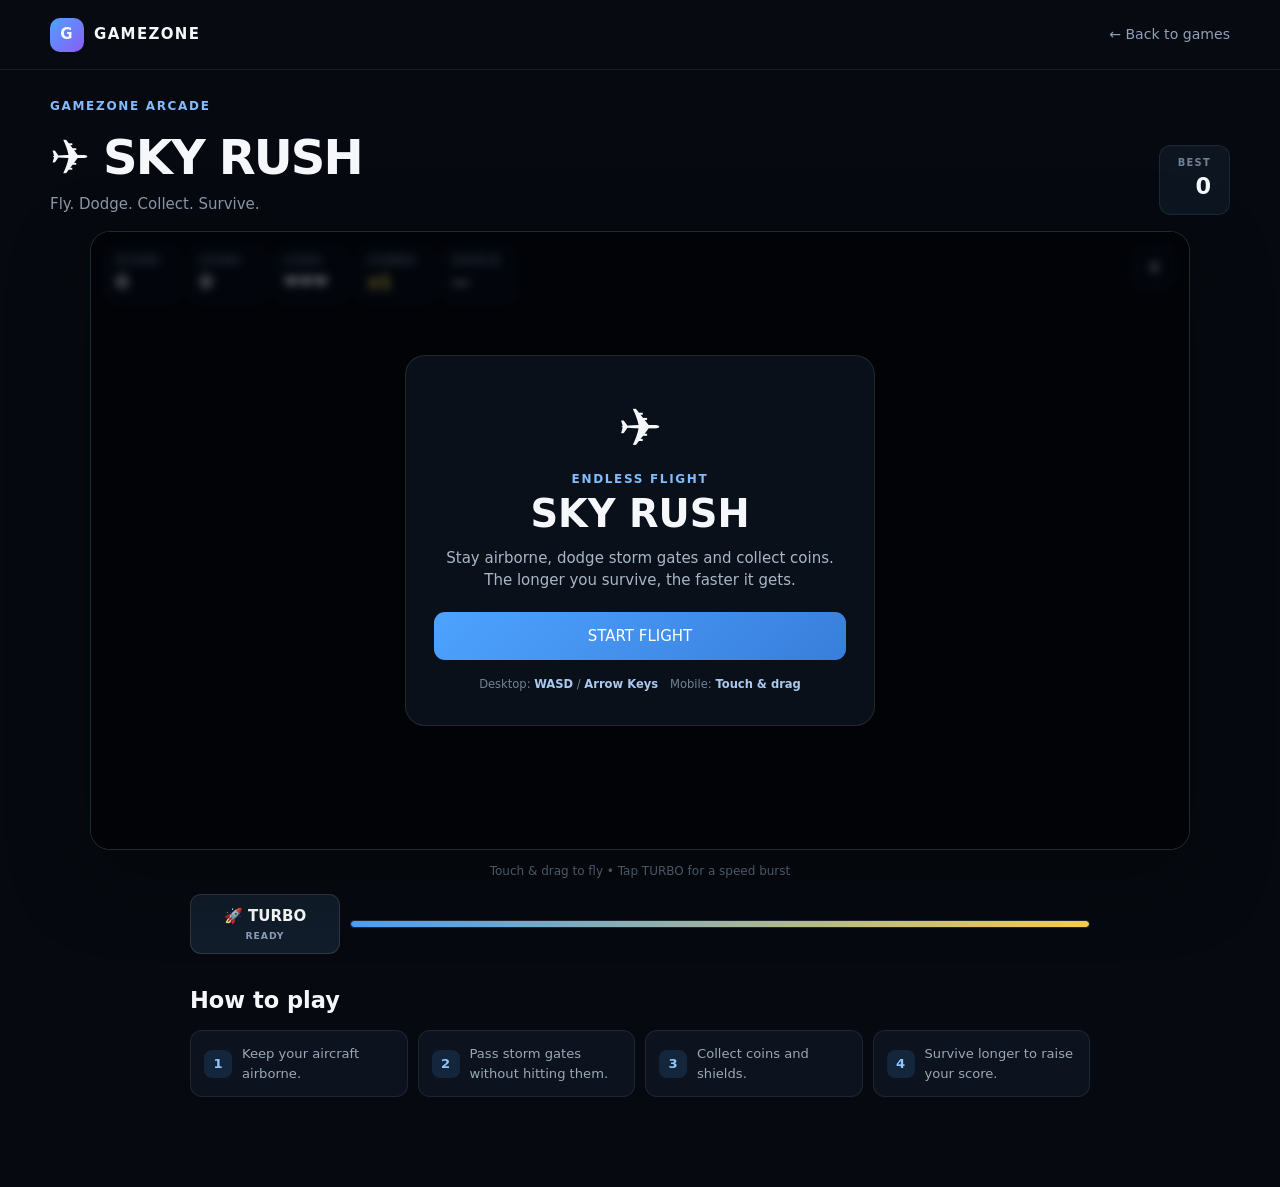
==== commit c2a8978e: "Add files via upload" ====
--- a/games/sky-rush/index.html
+++ b/games/sky-rush/index.html
@@ -18,11 +18,7 @@
 <p id="newBest" class="new-best hidden">🏆 NEW HIGH SCORE!</p><button id="restartBtn" class="game-btn primary-game">FLY AGAIN</button><a class="game-btn secondary-game" href="../../">BACK TO GAMEZONE</a></div></div>
 </div>
 <div class="mobile-hint">Touch & drag to fly • Tap TURBO for a speed burst</div>
-<div class="turbo-wrap"><button id="turboBtn" class="turbo-btn" type="button">🚀 TURBO <span id="turboReady">READY</span></button><div class="turbo-bar"><i id="turboBar"></i></div></div><div class="game-ad-slot adsterra-native" aria-label="Advertisement">
-<script async="async" data-cfasync="false" src="https://pl30792521.effectivecpmnetwork.com/cd197d23fdd229ffe474690895f9cabd/invoke.js"></script>
-<div id="container-cd197d23fdd229ffe474690895f9cabd"></div>
-</div>
+<div class="turbo-wrap"><button id="turboBtn" class="turbo-btn" type="button">🚀 TURBO <span id="turboReady">READY</span></button><div class="turbo-bar"><i id="turboBar"></i></div></div>
 <section class="how-to"><h2>How to play</h2><div class="how-grid"><div><b>1</b><span>Keep your aircraft airborne.</span></div><div><b>2</b><span>Pass storm gates without hitting them.</span></div><div><b>3</b><span>Collect coins and shields.</span></div><div><b>4</b><span>Survive longer to raise your score.</span></div></div></section>
 </main>
-<script src="https://pl30792522.effectivecpmnetwork.com/61/af/8f/61af8fd6015773a17e4b3a8262cad5f5.js"></script>
-<script src="game.js"></script></body></html>+<script src="game.js"></script></body></html>
